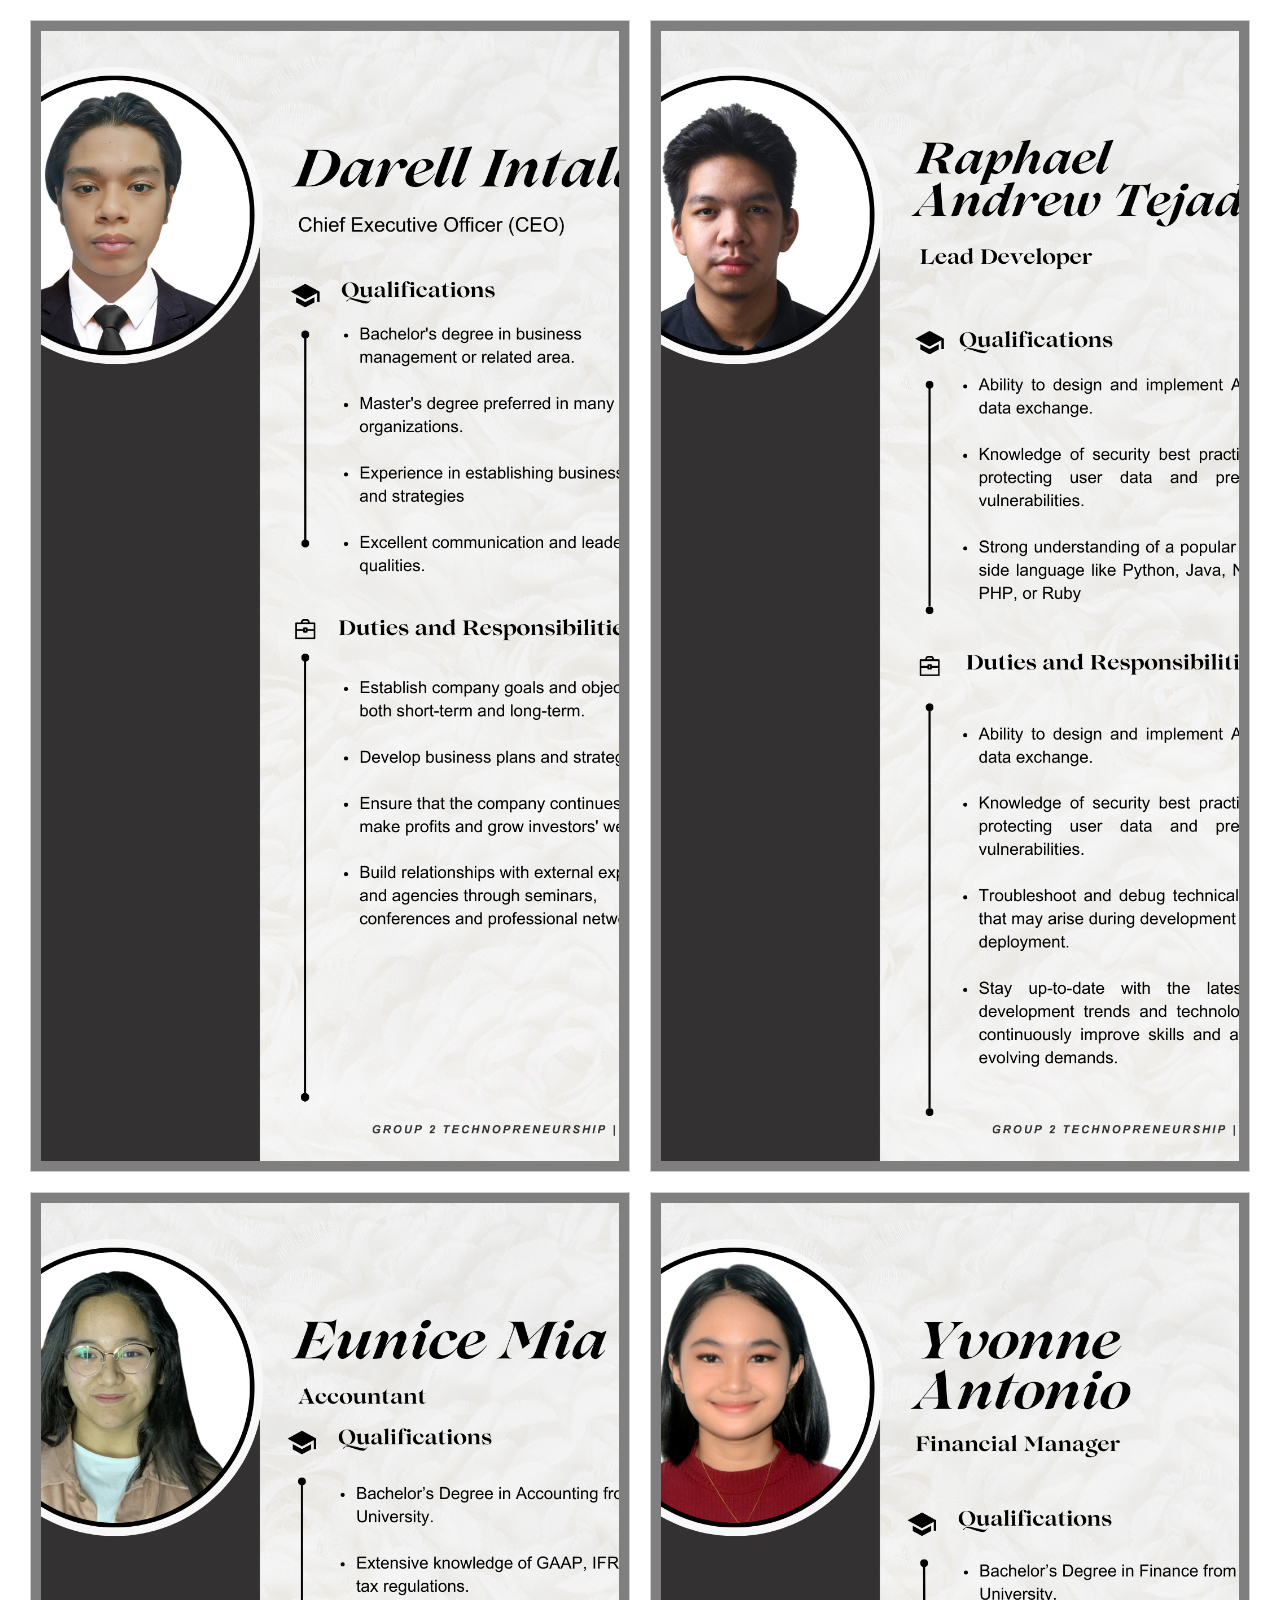
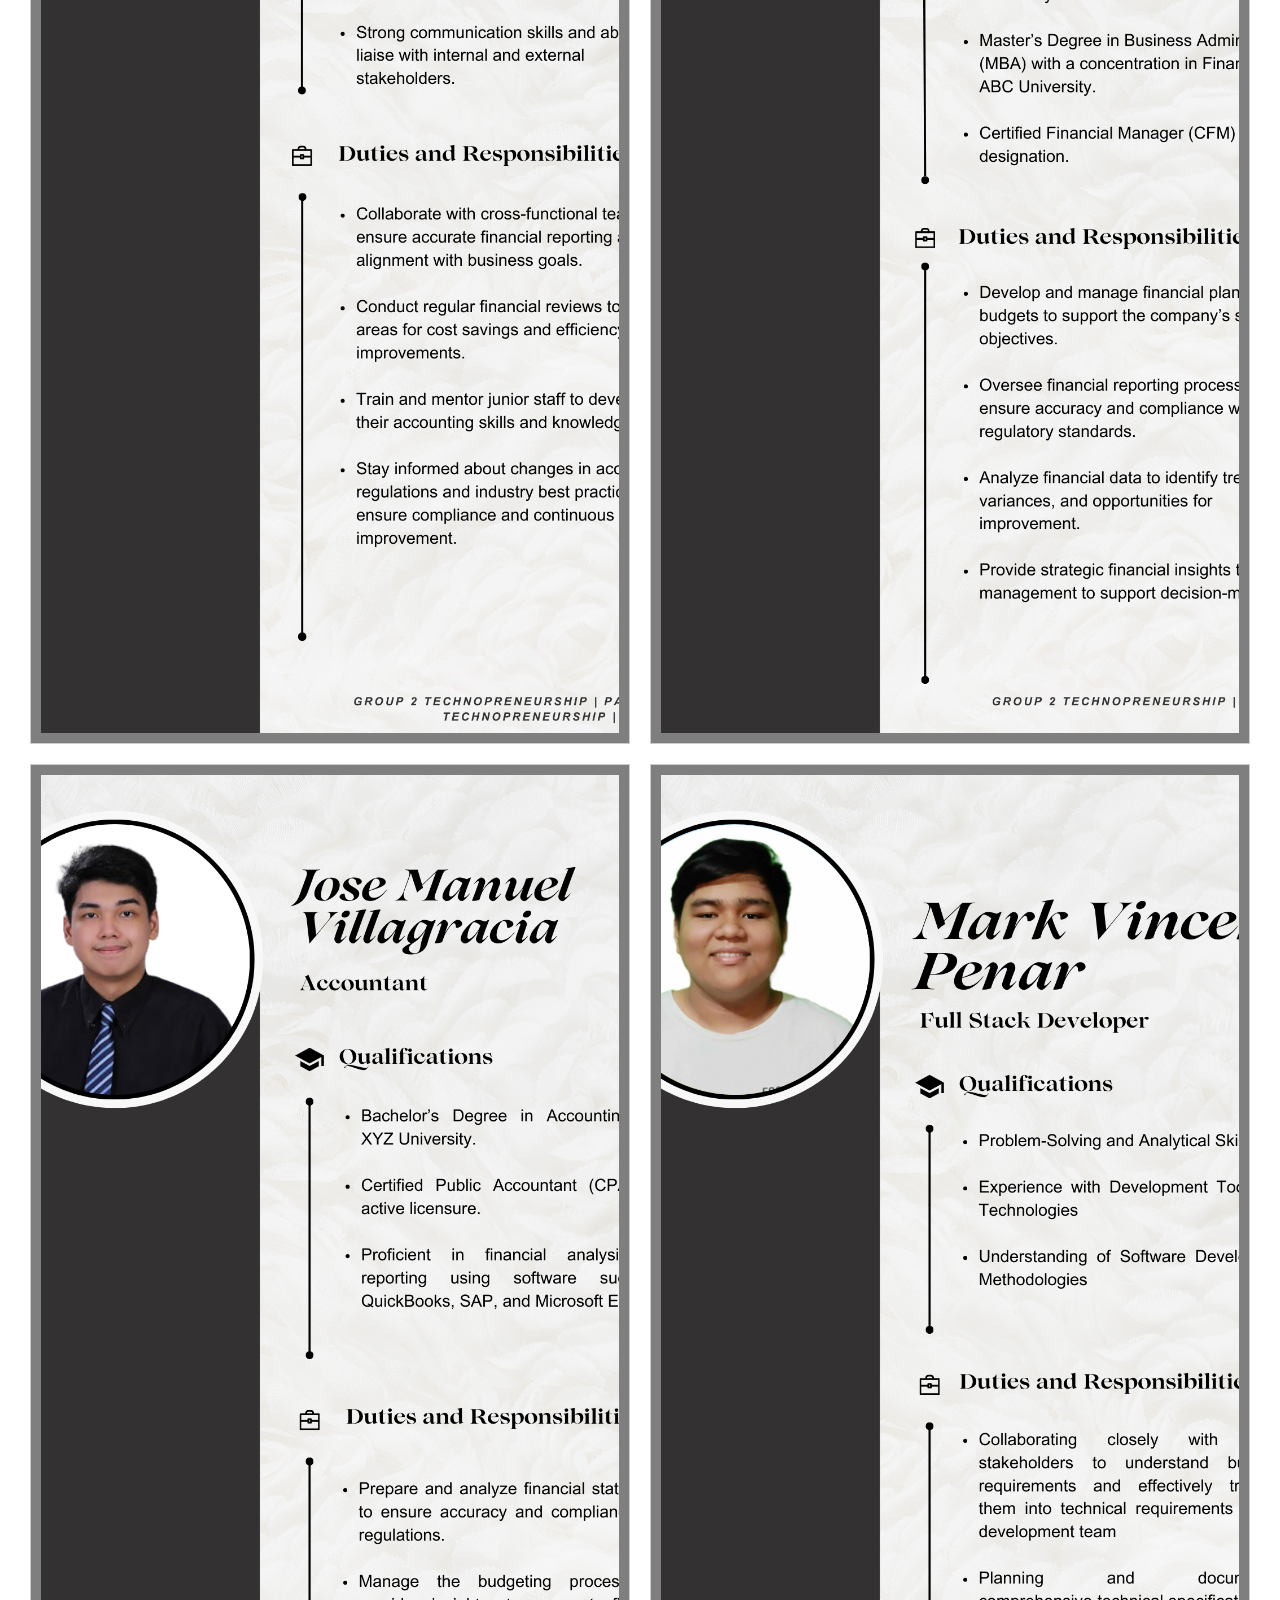
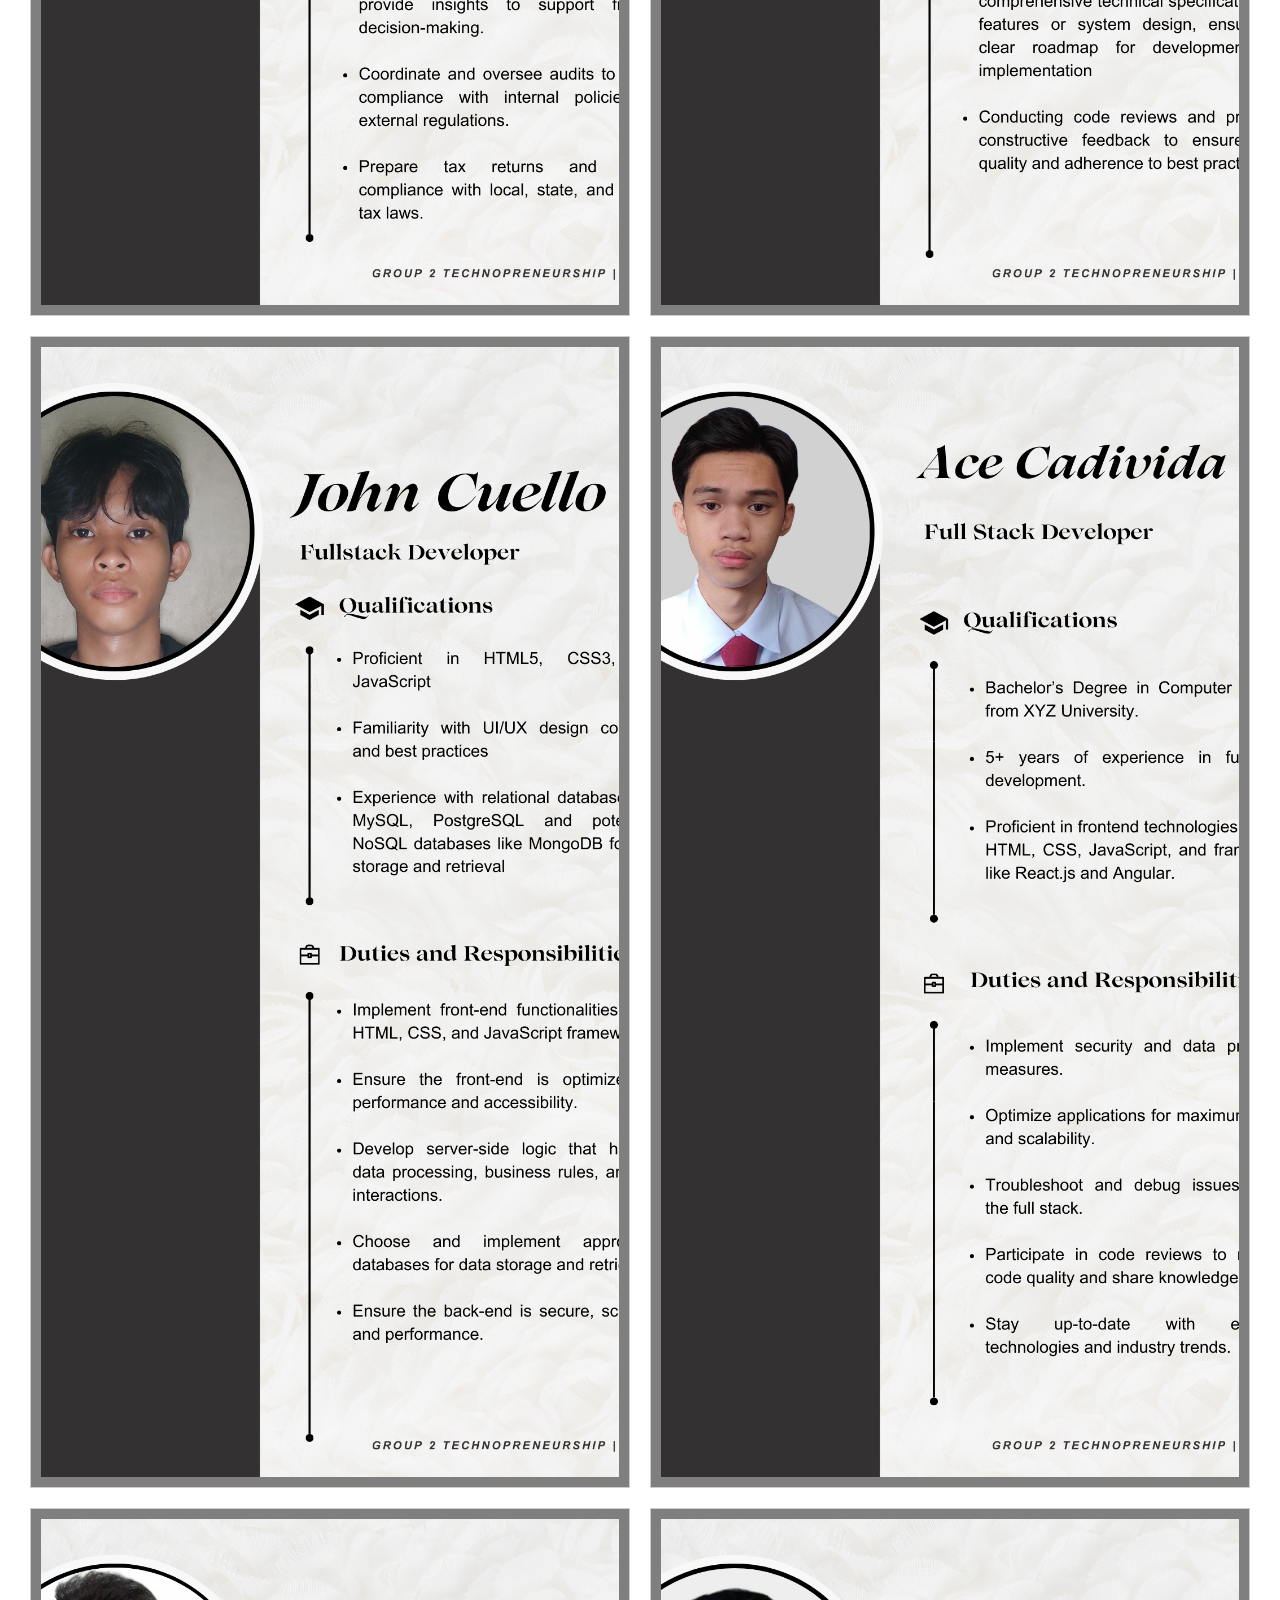
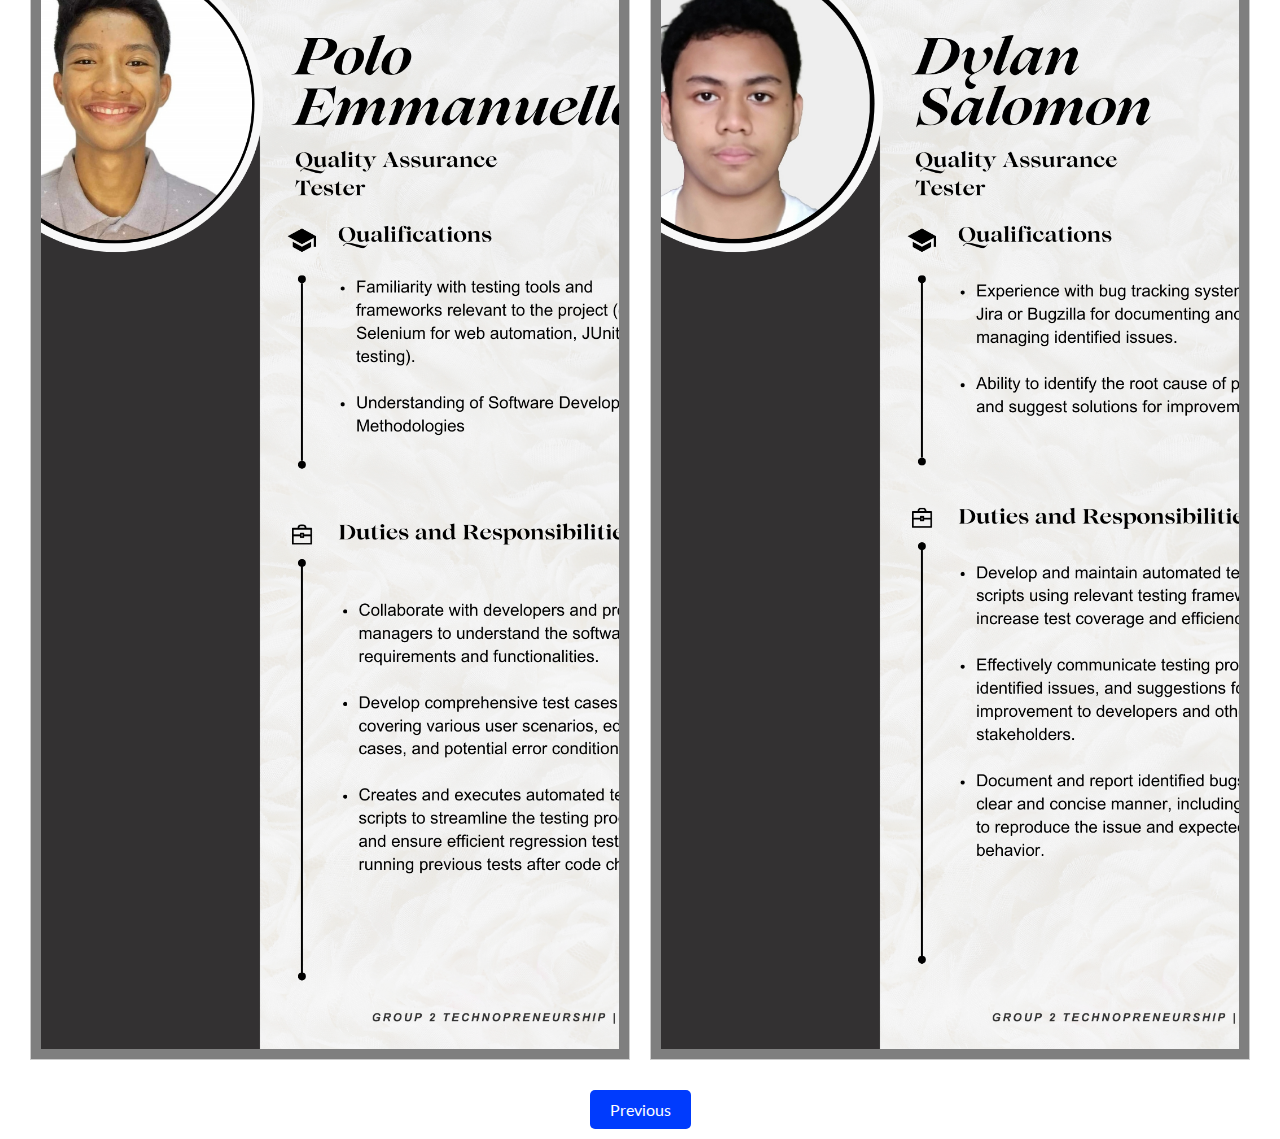
==== aboutUs.html @ 151feed0 "Add files via upload" ====
<!DOCTYPE html>
<html lang="en">
<head>
    <meta charset="UTF-8">
    <meta name="viewport" content="width=device-width, initial-scale=1.0">
    <link rel="preconnect" href="https://fonts.googleapis.com">
    <link rel="preconnect" href="https://fonts.gstatic.com" crossorigin>
    <link href="https://fonts.googleapis.com/css2?family=Lato:ital,wght@0,100;0,300;0,400;0,700;0,900;1,100;1,300;1,400;1,700;1,900&display=swap" rel="stylesheet">
    <link rel="stylesheet" href="style.css">
    <link rel="stylesheet" href="master.css">
    <title>About Us</title>
    <style>
        body {
            font-family: "Lato", sans-serif;
            padding: 0;
            margin: 0;
            background-image: url(https://www.sti.edu/cms/images/school/all/orca.jpg);
            background-size: cover;
            background-position: center;
            color: white;
        }

        .container {
            display: flex;
            flex-wrap: wrap;
            justify-content: center;
            gap: 20px;
            padding: 20px;
        }

        .photo {
    width: calc(50% - 20px);
    height: calc(12in); /* Height to maintain 8.5 x 11 ratio for half of it */
    background-color: rgba(0, 0, 0, 0.5);
    border: 1px solid #ccc;
    padding: 10px;
    box-sizing: border-box;
}


.prevButton {
            margin-top: 20px;
            text-align: center;
        }

        .prevButton a {
            text-decoration: none;
            color: white;
            background-color: #003bfd;
            padding: 10px 20px;
            border-radius: 5px;
            transition: background-color 0.3s;
        }

        .prevButton a:hover {
            background-color: #001e6b;
        }

        .photo img {
            width: 100%;
            height: 100%;
            object-fit: cover;
        }

        @media (max-width: 768px) {
            .photo {
                width: 100%;
                height: auto;
            }
        }
    </style>
</head>
<body>
    <div class="container">
        <div class="photo">
            <img src= ./img/4.png alt="Photo 1">
        </div>
        <div class="photo">
            <img src= ./img/8.png alt="Photo 5">
        </div>
        <div class="photo">
            <img src= ./img/6.png alt="Photo 3">
        </div>
        <div class="photo">
        <img src= ./img/5.png alt="Photo 2">        
        </div>
        <div class="photo">
          <img src= ./img/7.png alt="Photo 4">
        </div>
        <div class="photo">
            <img src= ./img/9.png alt="Photo 6">
        </div>
        <div class="photo">
            <img src= ./img/10.png alt="Photo 7">
        </div>
        <div class="photo">
            <img src= ./img/11.png alt="Photo 8">
        </div>
        <div class="photo">
            <img src= ./img/12.png alt="Photo 9">
        </div>
        <div class="photo">
            <img src= ./img/13.png alt="Photo 10">
        </div>
    <div class="prevButton">
        <a href="index.html">Previous</a>
    </div>
</body>
</html>
---- style.css ----
body {
    font-family: "Lato", sans-serif;
    padding: 0;
    margin: 0;
    background-image: url(https://www.sti.edu/cms/images/school/all/orca.jpg);
    background-size: cover; /* Ensure the background image covers the entire body */
    background-position: center; /* Center the background image */
}

nav {
    background:linear-gradient(120deg, lightgray,yellow);
    color: black;
    padding: 20px 50px;
}

.navMid{
    align-items: center;
    background-position: center;
    background-size: cover;

}

.navTop {
    display: flex;
    align-items: center;
    justify-content: space-between;
    height:80px;

}

.limitedOfferContainer {
    position: relative;
    display: inline-block; /* Ensure the container only takes up the necessary width */
}

.limitedOffer {
    display: block;
    position: relative;
    z-index: 1; /* Ensure the text appears above the box */
    background-color: #003bfd; /* Box background color */
    color: white; /* Text color */
    padding: 10px; /* Adjust padding as needed */
    border-radius: 5px; /* Rounded corners for the box */
    text-decoration: none; /* Remove underline from the link */
    text-align: center; /* Center the text */
}

.limitedOffer:hover {
    background-color: #001e6b; /* Change box background color on hover */
}

.limitedOffer img {
    position: absolute;
    bottom: -10px; /* Adjust the distance between text and image */
    left: 50%;
    transform: translateX(-50%); /* Center the image horizontally */
}

@keyframes glow {
    0% { text-shadow: 0 0 10px rgba(255,255,255,0.7); }
    50% { text-shadow: 0 0 20px rgba(255,255,255,0.9), 0 0 30px rgba(255,255,255,0.5); }
    100% { text-shadow: 0 0 10px rgba(255,255,255,0.7); }
}

.navBottom {
    display: flex;
    align-items: center;
    justify-content: center;
    position: relative; /* Position relative for pseudo-element */
    z-index: 1; /* Ensure it's above the pseudo-element */
}

.navBottom::before {
    content: "";
    position: absolute;
    top: 0;
    left: 0;
    width: 100%;
    height: 100%;
    background: linear-gradient(rgba(0, 0, 0, 0.7), rgba(0, 0, 0, 0.7)); /* Transparent black gradient */
    z-index: -1; /* Ensure it's behind the content */
}

.menuItem {
    margin-right: 50px;
    cursor: pointer;
    color: white; /* Change font color to white */
    font-weight: 400;
    animation: glow 1.5s infinite alternate; /* Apply animation */
    transition: color 0.3s; /* Add transition effect for color change */
}

.menuItem a {
    text-decoration: none; /* Remove underline */
    color: inherit; /* Inherit color from parent */
}

.menuItem:hover {
    color: yellow; /* Change font color to yellow on hover */
    animation: none; /* Remove animation on hover */
}

/* Animation keyframes for glowing effect */
@keyframes glow {
    0% { text-shadow: 0 0 10px rgba(255,255,255,0.7); }
    50% { text-shadow: 0 0 20px rgba(255,255,255,0.9), 0 0 30px rgba(255,255,255,0.5); }
    100% { text-shadow: 0 0 10px rgba(255,255,255,0.7); }
}


/* Animation keyframes for glowing effect */
@keyframes glow {
    0% { text-shadow: 0 0 10px rgba(255,255,255,0.7); }
    50% { text-shadow: 0 0 20px rgba(255,255,255,0.9), 0 0 30px rgba(255,255,255,0.5); }
    100% { text-shadow: 0 0 10px rgba(255,255,255,0.7); }
}

.items {
    display: flex;
    flex-wrap: wrap;
    justify-content: center;
    gap: 20px; /* Add space between items */
    padding: 20px; /* Add padding around items */
}

.item {
    width: 300px; /* Set width of each item */
    border: 1px solid black; /* Add border for clarity */
    padding: 20px; /* Add padding within items */
    text-align: center; /* Center align text */
}

.itemImg {
    max-width: 100%;
    height: auto;
}

.itemTitle {
    font-size: 24px;
    margin-top: 10px;
}

.itemPrice {
    font-size: 18px;
    color: green;
    margin-top: 10px;
}

.buyButton {
    padding: 10px 20px;
    background-color: green;
    color: white;
    border: none;
    border-radius: 5px;
    font-size: 20px;
    cursor: pointer;
    margin-top: 10px;
}

.item {
    width: 300px;
    border: 1px solid #ccc; 
    padding: 20px; 
    text-align: center; 
    background: rgba(0, 0, 0, 0.5);
    color: white; 
}

.menuItem {
    margin-right: 50px;
    cursor: pointer;
    color: black;
    font-weight: 400;
    position: relative;
}

.menuItem::after {
    content: "";
    position: absolute;
    bottom: -4px;
    left: 0;
    width: 0;
    height: 4px;
    background-color: blue; /* Adjust color as needed */
    transition: width 0.3s ease; /* Transition effect */
}

.menuItem:hover::after {
    width: 100%; /* Expand the line on hover */
}

.buyButton {
    padding: 10px 20px;
    background-color: lightgreen; /* Change to light green */
    color: white;
    border: none;
    border-radius: 5px;
    font-size: 20px;
    cursor: pointer;
    margin-top: 10px;
    position: relative;
    overflow: hidden;
    transition: background-color 0.3s; /* Transition effect for background color */
}

.buyButton::before {
    content: "";
    position: absolute;
    background: none; /* Remove white-ish overlay */
    top: 50%;
    left: 50%;
    width: 300%;
    height: 300%;
    border-radius: 50%;
    z-index: 0;
    transition: width 0.3s, height 0.3s, top 0.3s, left 0.3s; /* Transition effect for overlay */
    transform: translate(-50%, -50%);
}

.buyButton:hover {
    background-color: green; /* Change to fully green on hover */
}

.buyButton:hover::before {
    width: 0;
    height: 0;
    top: 50%;
    left: 50%;
}


/* Styles for the dropdown button and menu */
.dropdown {
    position: relative;
    display: inline-block;
    z-index: 10; /* Ensure the dropdown is in front of other elements */
}

.dropbtn {
    background-color: #003bfd;
    color: white;
    padding: 10px;
    font-size: 16px;
    border: none;
    cursor: pointer;
    border-radius: 5px;
    text-align: center;
}

.dropdown-content {
    display: none;
    position: absolute;
    background-color: white;
    min-width: 160px;
    box-shadow: 0px 8px 16px 0px rgba(0,0,0,0.2);
    z-index: 20; /* Ensure the dropdown content is in front of other elements */
    border-radius: 5px;
    overflow: hidden;
}

.dropdown-content a {
    color: black;
    padding: 12px 16px;
    text-decoration: none;
    display: block;
}

.dropdown-content a:hover {
    background-color: #f1f1f1;
}

.dropdown:hover .dropdown-content {
    display: block;
}

.dropdown:hover .dropbtn {
    background-color: #001e6b
}
---- master.css ----
.container{
    animation: transitionIn 1s ease-out forwards;
    transform-origin: center bottom;
    perspective: 1000px;
}

@keyframes transitionIn {
    0% {
        opacity: 0;
        transform: rotateX(-90deg) translateY(50px) scale(0.2);
    }
    50% {
        opacity: 1;
        transform: rotateX(10deg) translateY(0) scale(1.1);
    }
    100% {
        opacity: 1;
        transform: rotateX(0deg) translateY(0) scale(1);
    }
}
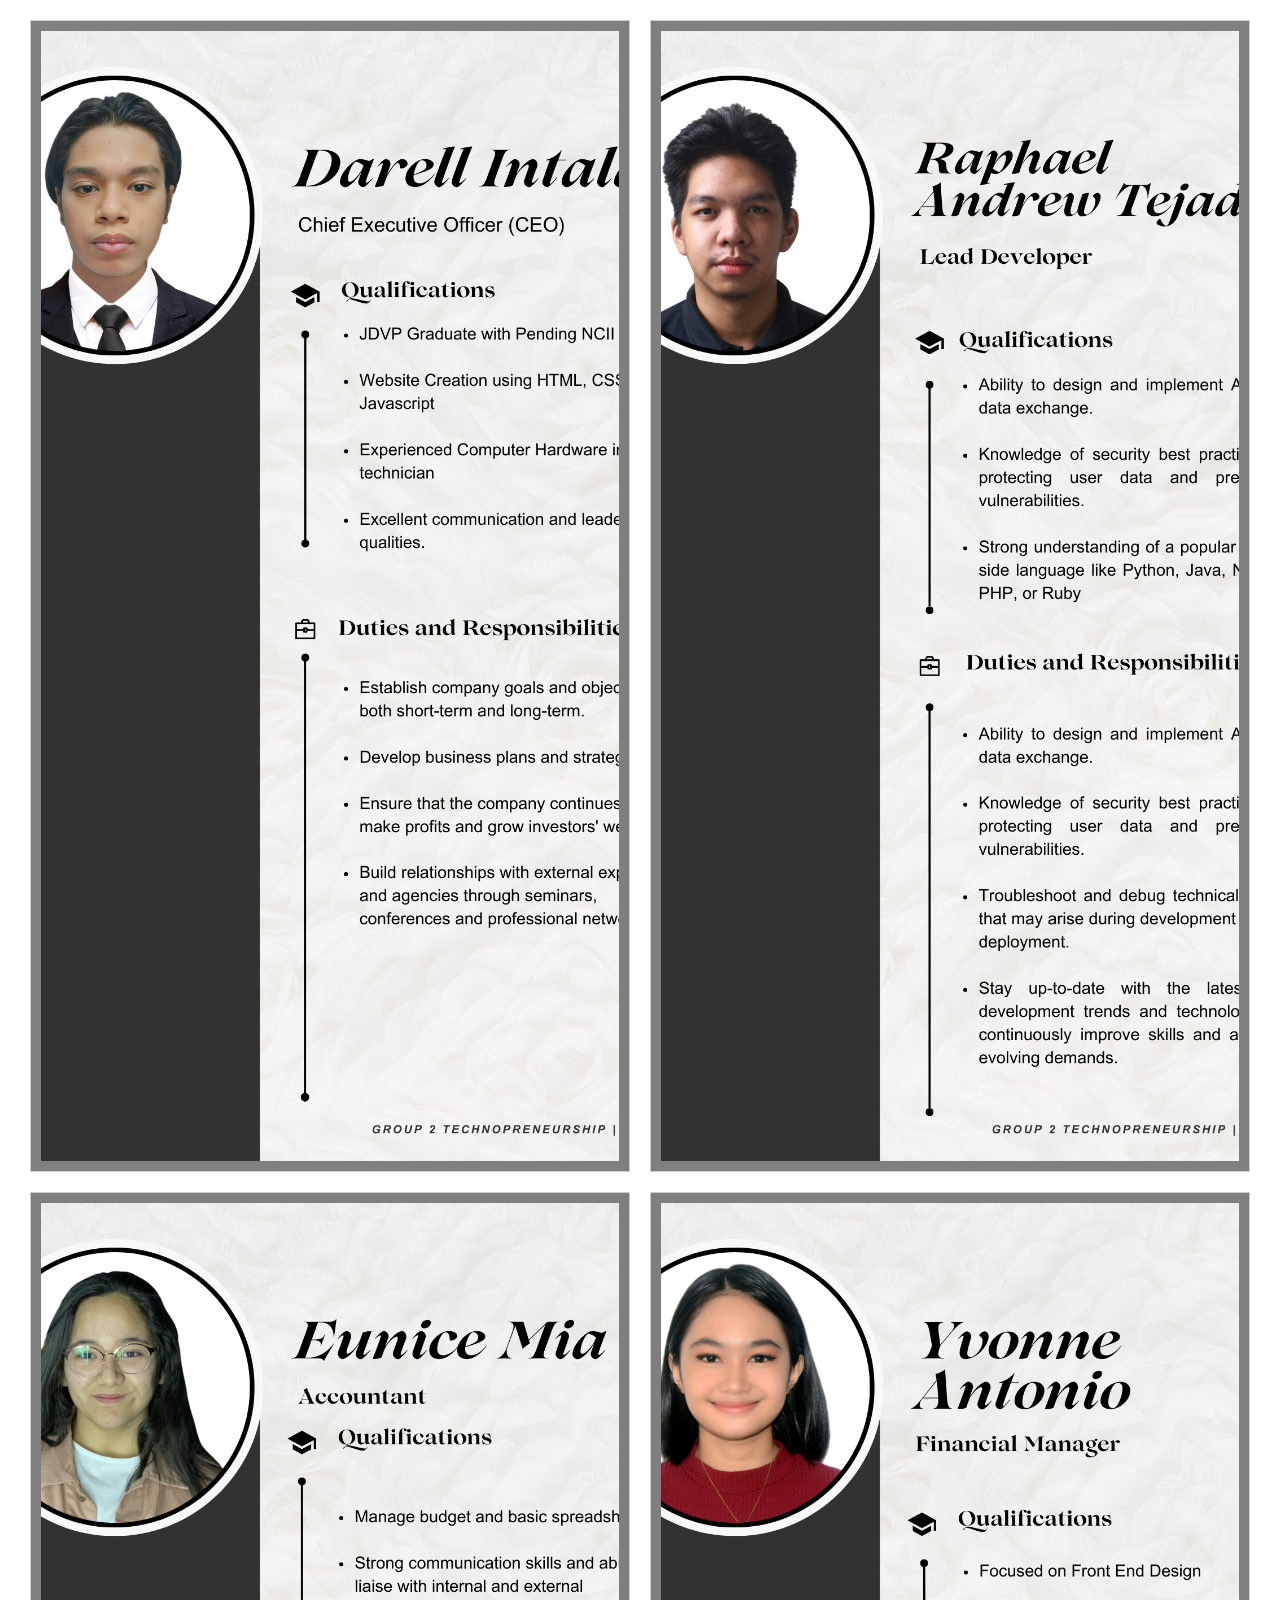
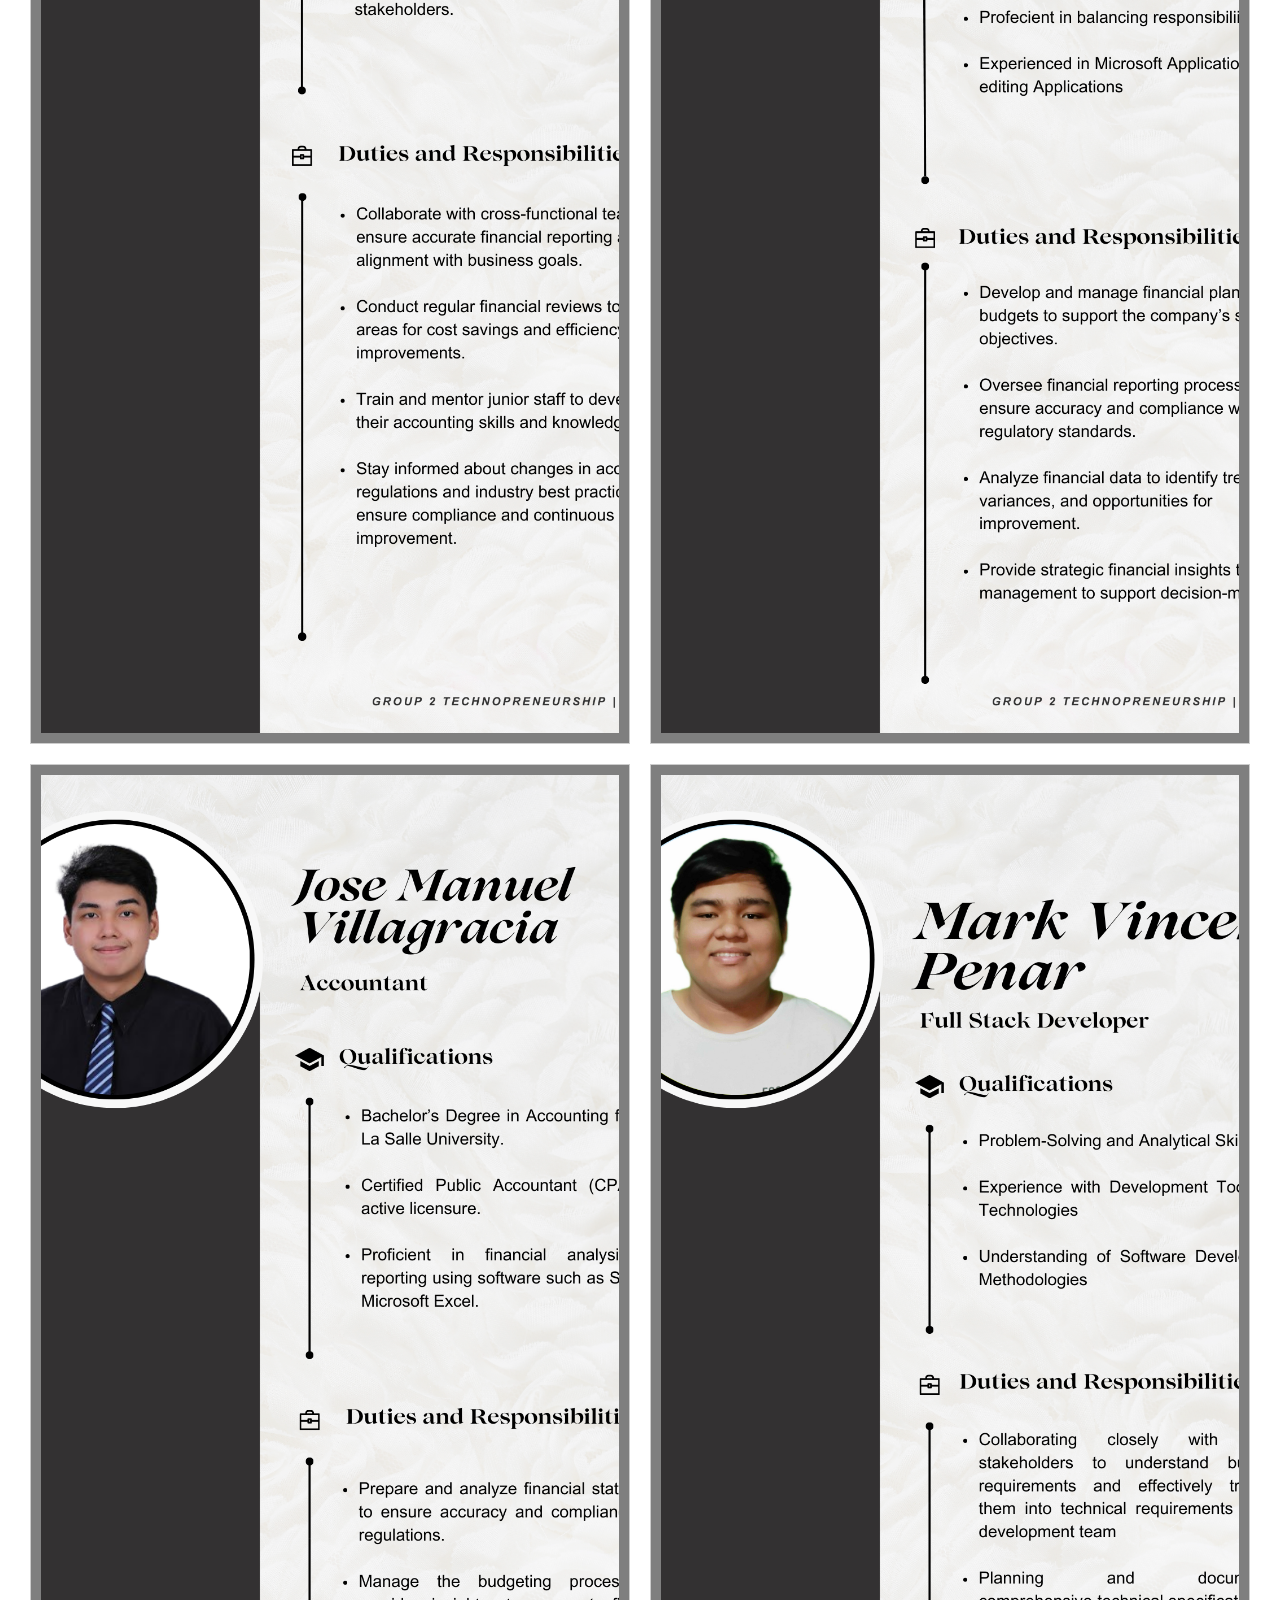
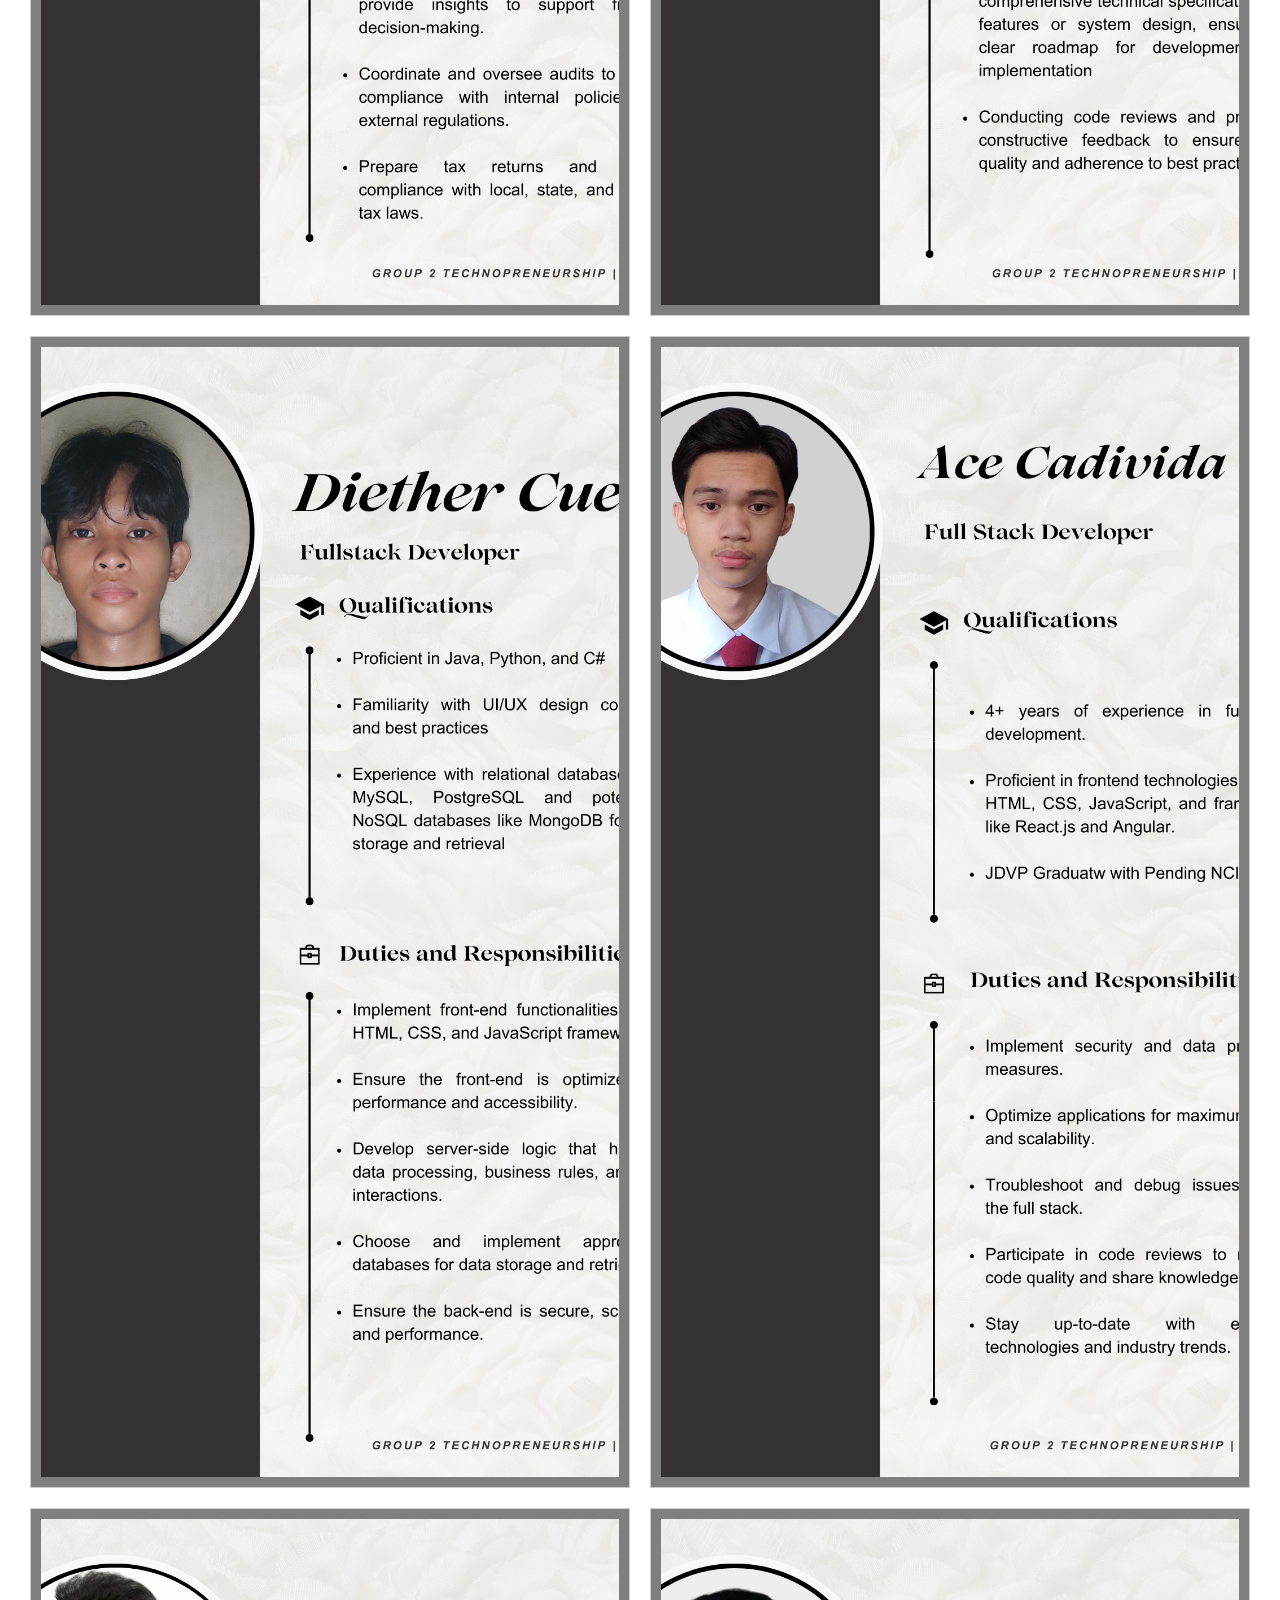
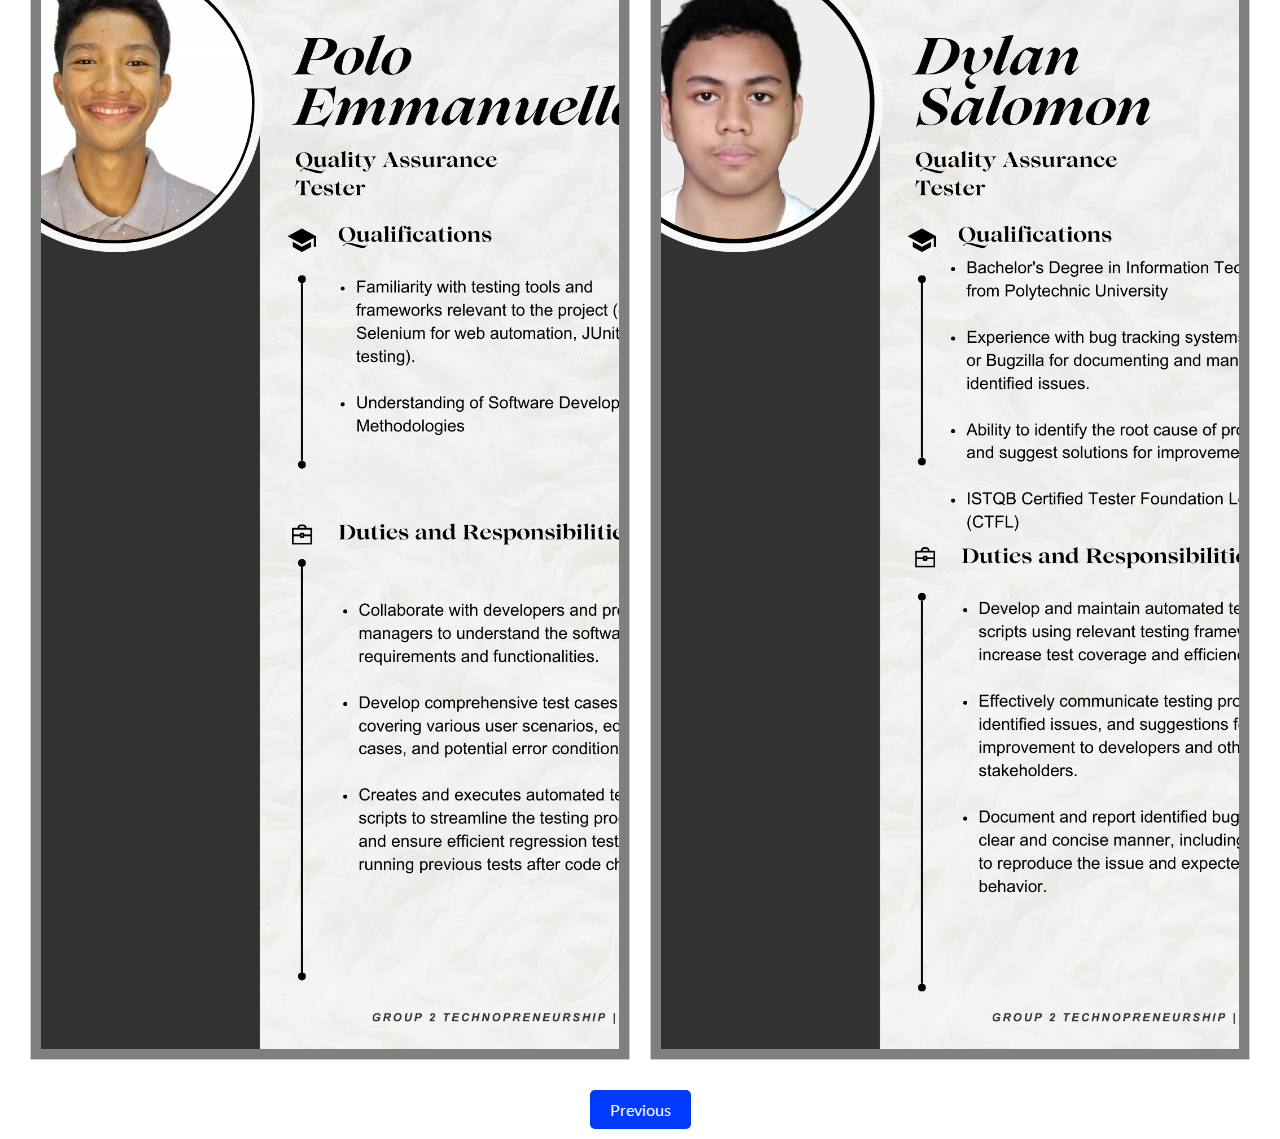
==== commit 93f81495: "aboutUs.html" ====
--- a/aboutUs.html
+++ b/aboutUs.html
@@ -106,4 +106,4 @@
         <a href="index.html">Previous</a>
     </div>
 </body>
-</html>+</html>
--- a/style.css
+++ b/style.css
@@ -275,4 +275,8 @@
 
 .dropdown:hover .dropbtn {
     background-color: #001e6b
-}+}
+
+@media only screen and (max-width: 600px) {
+  /* CSS styles specific to small screens */
+}
